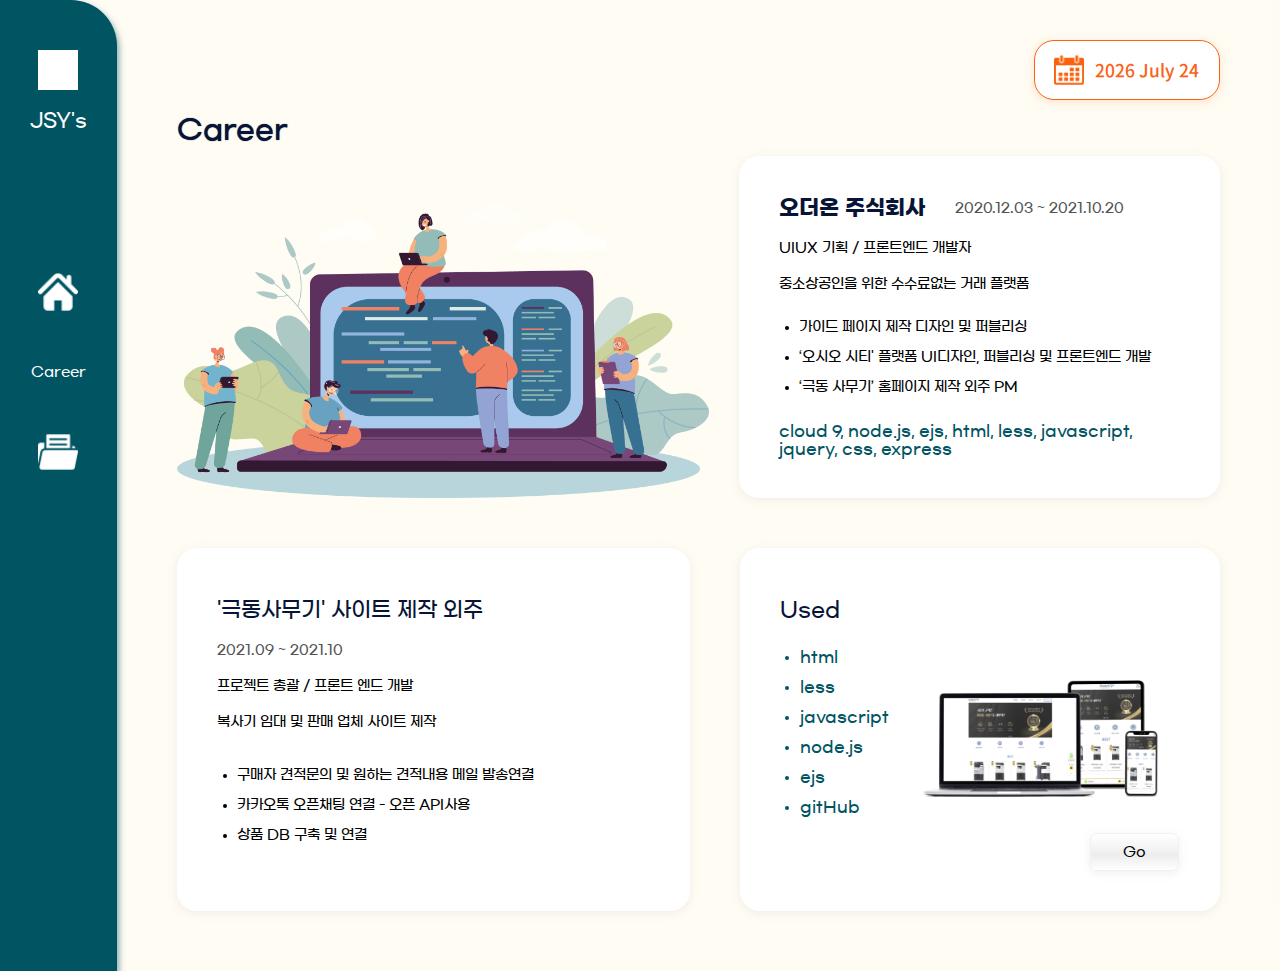
==== career.html @ 93c158ea "portfolio file" ====
<!DOCTYPE html>
<html lang="en">
<head>
    <meta charset="UTF-8">
    <meta http-equiv="X-UA-Compatible" content="IE=edge">
    <meta name="viewport" content="width=device-width, initial-scale=1.0">
    <title>Document</title>
    <link rel="stylesheet" href="./css/setting/default.css">
</head>
<body>
    <div class="total-wrap">
        <!-- 왼쪽 네비 바 영역 -->
        <div class="navi-bar">
            <div class="navi-top-wrap">
                <div class="logo"><a href="#"><img src="#" alt=""></a></div>
                <p class="logo-txt">JSY's</p>
            </div>
            <div class="navi-btn-wrap">
                <div class="navi-btn">
                    <a href="./index.html">
                        <div class="icon-box">
                            <img src="img/icon/home-icon.png" alt="icon">
                        </div>
                        <p class="navi-txt">Home</p>
                    </a>
                </div>
                <div class="navi-btn">
                    <a href="./career.html">
                        <div class="icon-box none">
                            <img src="img/icon/career-icon.png" alt="icon">
                        </div>
                        <p class="navi-txt block">Career</p>
                    </a>
                </div>
                <div class="navi-btn">
                    <a href="./project.html">
                        <div class="icon-box">
                            <img src="img/icon/project-icon.png" alt="icon">
                        </div>
                        <p class="navi-txt">Projects</p>
                    </a>
                </div>
            </div> 
        </div>
        <!-- 가운데 영역-->
        <div class="contents-section">
            <div class="btn-wrap date">
                <div class="img-box">
                    <img src="img/icon/calendar-orange.png" alt="icon">
                </div>
                <button class="btn date" id="today"></button>
            </div>
            <p class="title-txt contents bold">Career</p>
            <div class="career contents-top-wrap">
                <div class="contents-left-box">
                    <img src="img/object/career-img.png" alt="img">
                </div>
                <div class="contents-right-box round shadow">
                    <div class="career-txt-box">
                        <p class="career-txt title">오더온 주식회사</p>
                        <p class="career-txt date">2020.12.03 ~ 2021.10.20</p>
                    </div>
                    <p class="career-txt sub">UIUX 기획 / 프론트엔드 개발자</p>
                    <p class="career-txt sub">중소상공인을 위한 수수료없는 거래 플랫폼</p>
                    <ul class="career-txt-wrap">
                        <li>가이드 페이지 제작 디자인 및 퍼블리싱</li>
                        <li>‘오시오 시티' 플랫폼 UI디자인, 퍼블리싱 및 프론트엔드 개발</li>
                        <li>‘극동 사무기’ 홈페이지 제작 외주 PM</li>
                    </ul>
                    <p class="career-txt-bottom">cloud 9, node.js, ejs, html, less, javascript, jquery, css, express</p>
                </div>
            </div>
            <div class="career contents-bottom-wrap">
                <div class="bottom-wrap site round shadow">
                    <p class="career-txt title">'극동사무기' 사이트 제작 외주</p>
                    <p class="career-txt date">2021.09 ~ 2021.10</p>
                    <p class="career-txt sub">프로젝트 총괄 / 프론트 엔드 개발</p>
                    <p class="career-txt sub">복사기 임대 및 판매 업체 사이트 제작</p>
                    <ul class="bottom-box">
                       <li>구매자 견적문의 및 원하는 견적내용 메일 발송연결</li>
                       <li>카카오톡 오픈채팅 연결 - 오픈 API사용</li>
                       <li>상품 DB 구축 및 연결</li>
                    </ul>
                </div>
                <div class="bottom-wrap shortcut round shadow">
                    <p class="title-txt">Used</p>
                    <div class="shortcut-box">
                        <ul>
                            <li>html</li>
                            <li>less</li>
                            <li>javascript</li>
                            <li>node.js</li>
                            <li>ejs</li>
                            <li>gitHub</li>
                        </ul>
                        <div class="img-box"><img src="img/object/busancopy.png" alt=""></div>
                    </div>
                    <button type="button" class="go-btn shadow" onclick="window.open('https://www.busancopy.co.kr/')">Go</button>
                </div>
            </div>
        </div>
        <!-- 오른쪽 인포영역 -->
        <div class="info-bar">
            <div class="info-top-wrap">
                <div class="info-img-box">
                    <img src="img/object/profile.jpg" alt="img" class="my-img">
                </div>
                <p class="info-txt name bold">suyeon</p>
                <p class="info-txt sub">Front-end Developer</p>
                <div class="info-btn-wrap">
                    <div class="info-btn">
                        <a href="#">
                            <div class="icon-box">
                                <img src="img/icon/email-round.png" alt="icon">
                            </div>
                            <p class="info-btn-txt">email</p>
                        </a>
                    </div>
                    <div class="info-btn">
                        <a href="#">
                            <div class="icon-box">
                                <img src="img/icon/blog-icon.png" alt="icon">
                            </div>
                            <p class="info-btn-txt">blog</p>
                        </a>
                    </div>
                    <div class="info-btn">
                        <a href="#">
                            <div class="icon-box">
                                <img src="img/icon/github-icon.png" alt="icon">
                            </div>
                            <p class="info-btn-txt">gitHub</p>
                        </a>
                    </div>
                </div>
            </div>
            <div class="info-mid-wrap">
                <p class="info-title bold">About me</p>
                <div class="info-txt-wrap">
                    <div class="info-txt-row">
                        <div class="float-left">
                            <div class="icon-box">
                                <img src="img/icon/account.png" alt="icon">
                            </div>
                            <p class="info-txt noto">Name.</p>
                        </div>
                        <p class="info-txt float-right noto">장수연</p>
                    </div>
                    <div class="info-txt-row">
                        <div class="float-left">
                            <div class="icon-box">
                                <img src="img/icon/calendar-green.png" alt="icon">
                            </div>
                            <p class="info-txt noto">Birth.</p>
                        </div>
                        <p class="info-txt float-right noto">1996.09.16</p>
                    </div>
                    <div class="info-txt-row">
                        <div class="float-left">
                            <div class="icon-box">
                                <img src="img/icon/phone.png" alt="icon">
                            </div>
                            <p class="info-txt noto">Phone Number.</p>
                        </div>
                        <p class="info-txt float-right noto">010.6535.4189</p>
                    </div>
                    <div class="info-txt-row">
                        <div class="float-left">
                            <div class="icon-box">
                                <img src="img/icon/email.png" alt="icon">
                            </div>
                            <p class="info-txt noto">Email.</p>
                        </div>
                        <p class="info-txt float-right noto">seyul_@naver.com</p>
                    </div>
                    <div class="info-txt-row">
                        <div class="float-left">
                            <div class="icon-box">
                                <img src="img/icon/school.png" alt="icon">
                            </div>
                            <p class="info-txt noto">Education.</p>
                        </div>
                        <p class="info-txt float-right noto">부경대학교</p>
                    </div>
                </div>
            </div>
            <div class="info-bottom-wrap">
                <p class="info-title bold">Time-Line</p>
                <div class="info-timeline-wrap">
                    <div class="timeline-box">
                        <div class="timeline-title">
                            <p class="timeline-txt title">2020.08</p>
                            <p class="timeline-txt noto">부경대학교 졸업</p>
                        </div>
                        <p class="timeline-txt sub noto">해양경찰학 & 경영학 복수전공</p>
                    </div>
                    <div class="timeline-box">
                        <div class="timeline-title">
                            <p class="timeline-txt title">2020.09</p>
                            <p class="timeline-txt noto">웹디자인기능사 자격 취득</p>
                        </div>
                        <p class="timeline-txt sub noto">한국산업인력공단 국가기술자격</p>
                    </div>
                    <div class="timeline-box">
                        <div class="timeline-title">
                            <p class="timeline-txt title">2020.09</p>
                            <p class="timeline-txt noto">‘스마트기기UXUI디자인양성과정’ 수료</p>
                        </div>
                        <p class="timeline-txt sub noto">국가기간 전략산업 직종훈련</p>
                    </div>
                    <div class="timeline-box">
                        <div class="timeline-title">
                            <p class="timeline-txt title">2020.12 ~ 2021. 10</p>
                            <p class="timeline-txt noto">(주) 오더온</p>
                        </div>
                        <p class="timeline-txt sub noto">UXUI기획 / 프론트엔드 개발</p>
                    </div>
                </div>
            </div>
        </div>
    </div>
    <script src="./javascript/index.js"></script>
</body>
</html>
---- css/setting/default.css ----
/* reset */
@import url('reset.css');
@import url('webfont.css');
@import url('webfont2.css');

/* pages */
@import url('../pages/main.css');
@import url('../pages/career.css');
@import url('../pages/projects.css');
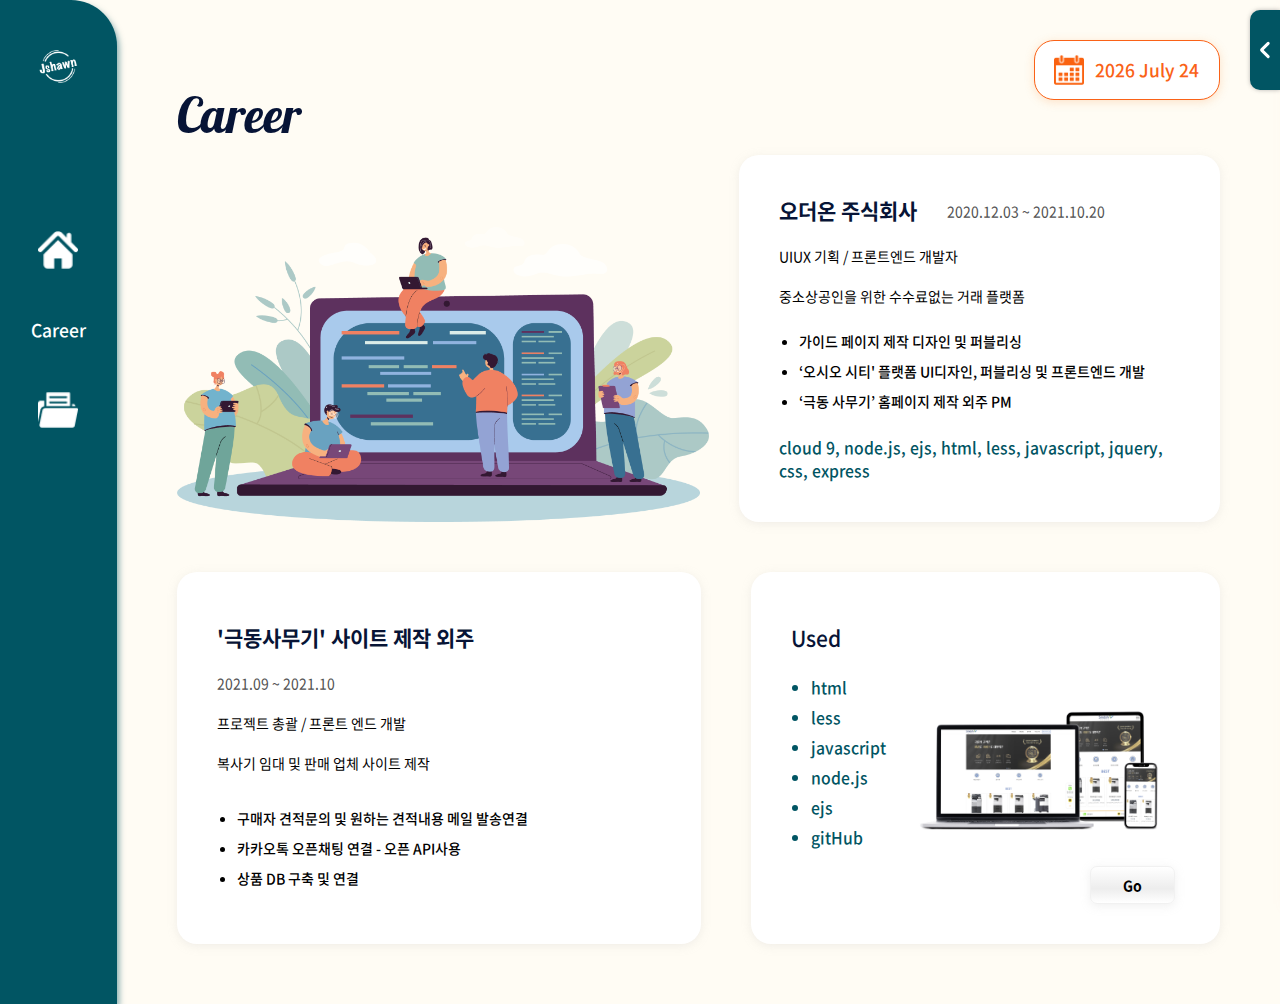
==== commit dc9c75e8: "2021-11-25 css edit" ====
--- a/career.html
+++ b/career.html
@@ -6,14 +6,16 @@
     <meta name="viewport" content="width=device-width, initial-scale=1.0">
     <title>Document</title>
     <link rel="stylesheet" href="./css/setting/default.css">
+    <link rel="preconnect" href="https://fonts.googleapis.com">
+    <link rel="preconnect" href="https://fonts.gstatic.com" crossorigin>
+    <link href="https://fonts.googleapis.com/css2?family=Lobster&display=swap" rel="stylesheet">
 </head>
 <body>
     <div class="total-wrap">
         <!-- 왼쪽 네비 바 영역 -->
         <div class="navi-bar">
             <div class="navi-top-wrap">
-                <div class="logo"><a href="#"><img src="#" alt=""></a></div>
-                <p class="logo-txt">JSY's</p>
+                <div class="logo"><a href="./index.html"><img src="img/object/logo.png" alt="logo-img"></a></div>
             </div>
             <div class="navi-btn-wrap">
                 <div class="navi-btn">
@@ -50,7 +52,7 @@
                 </div>
                 <button class="btn date" id="today"></button>
             </div>
-            <p class="title-txt contents bold">Career</p>
+            <p class="career title-txt contents bold">Career</p>
             <div class="career contents-top-wrap">
                 <div class="contents-left-box">
                     <img src="img/object/career-img.png" alt="img">
@@ -100,6 +102,12 @@
             </div>
         </div>
         <!-- 오른쪽 인포영역 -->
+        <div class="info-click-btn">
+            <div class="arrow-box">
+                <span></span>
+                <span></span>
+            </div>
+        </div>
         <div class="info-bar">
             <div class="info-top-wrap">
                 <div class="info-img-box">
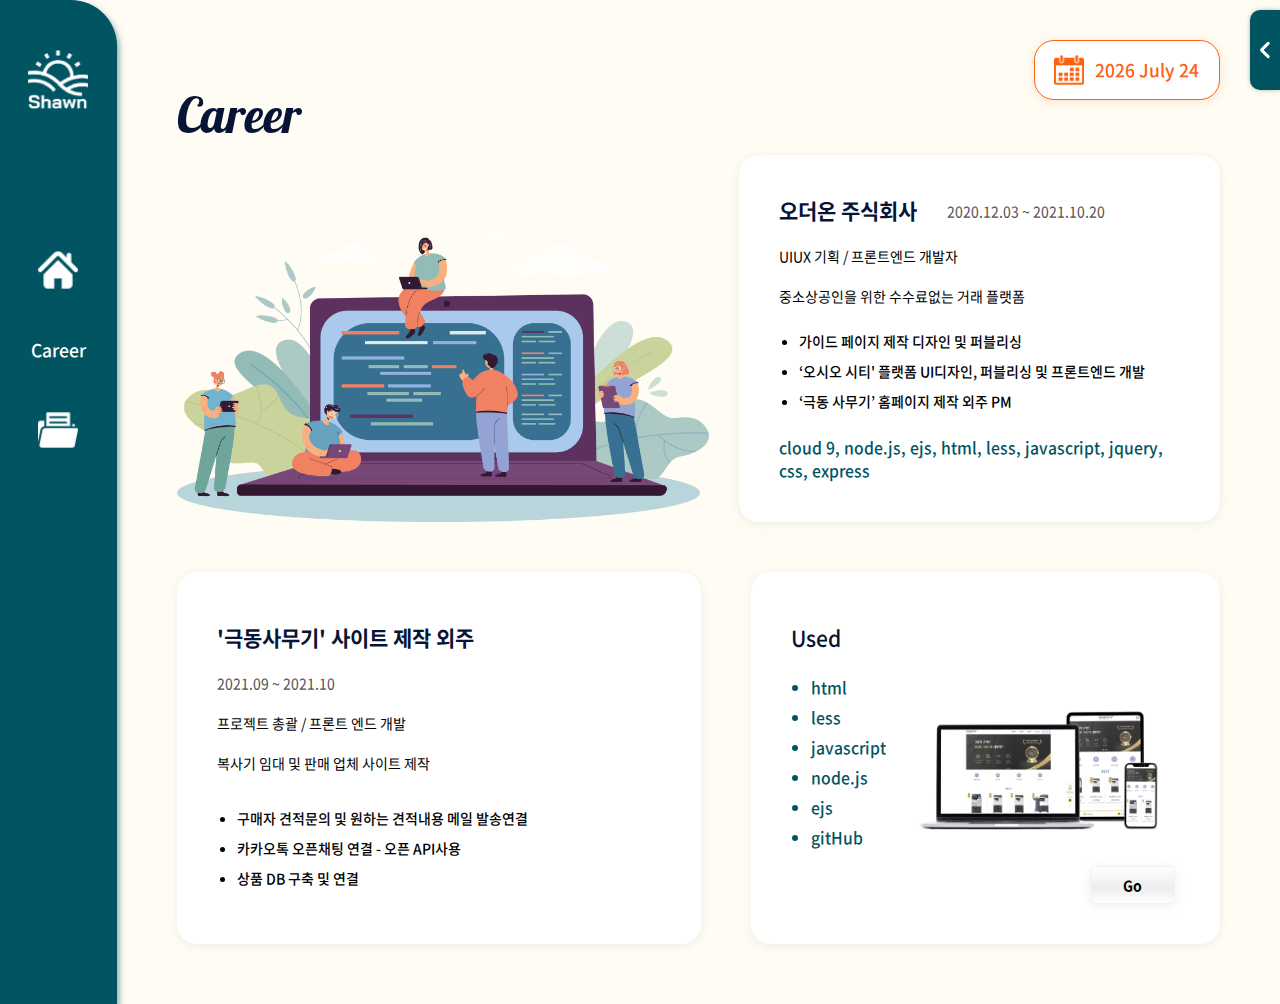
==== commit f872c751: "link, mail 연결" ====
--- a/career.html
+++ b/career.html
@@ -117,7 +117,7 @@
                 <p class="info-txt sub">Front-end Developer</p>
                 <div class="info-btn-wrap">
                     <div class="info-btn">
-                        <a href="#">
+                        <a href="mailto:seyul_@naver.com">
                             <div class="icon-box">
                                 <img src="img/icon/email-round.png" alt="icon">
                             </div>
@@ -125,7 +125,7 @@
                         </a>
                     </div>
                     <div class="info-btn">
-                        <a href="#">
+                        <a href="https://blog.naver.com/jshawn_wkd">
                             <div class="icon-box">
                                 <img src="img/icon/blog-icon.png" alt="icon">
                             </div>
@@ -133,7 +133,7 @@
                         </a>
                     </div>
                     <div class="info-btn">
-                        <a href="#">
+                        <a href="https://github.com/jshawn0916">
                             <div class="icon-box">
                                 <img src="img/icon/github-icon.png" alt="icon">
                             </div>
